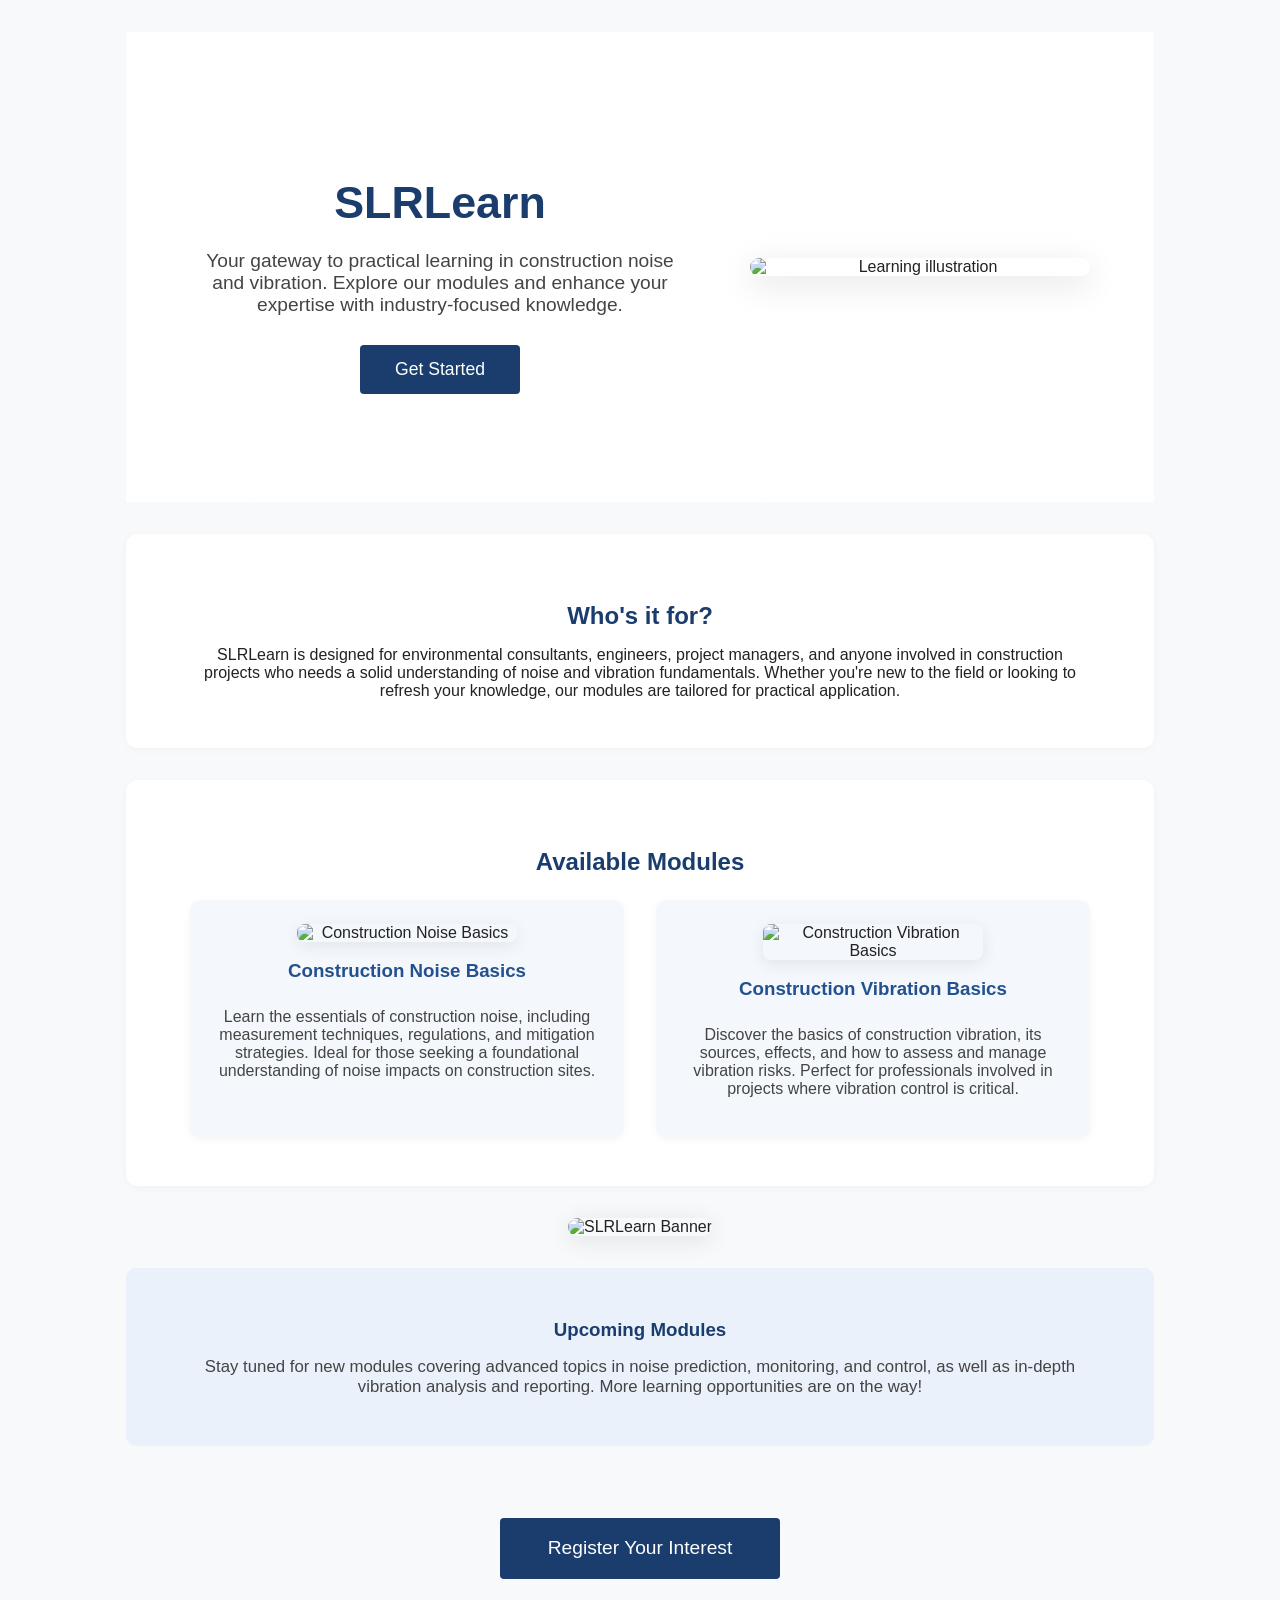
==== slrlearn/index.html @ 839ed32b "main page update3" ====
<!DOCTYPE html>
<html lang="en">
<head>
    <meta charset="UTF-8">
    <title>SLRLearn - Module Showcase</title>
    <meta name="viewport" content="width=device-width, initial-scale=1.0">
    <link rel="stylesheet" href="../assets/css/style.css">
</head>
<body class="slrlearn-body">
    <!-- Hero Section -->
    <section class="slrlearn-hero">
        <div class="slrlearn-hero-content">
            <h1>SLRLearn</h1>
            <p>Your gateway to practical learning in construction noise and vibration. Explore our modules and enhance your expertise with industry-focused knowledge.</p>
            <button class="slrlearn-cta-btn">Get Started</button>
        </div>
        <div class="slrlearn-hero-image">
            <img src="hero-image.jpg" alt="Learning illustration">
        </div>
    </section>

    <!-- Who's it for Section -->
    <section class="slrlearn-section">
        <h2>Who's it for?</h2>
        <p>
            SLRLearn is designed for environmental consultants, engineers, project managers, and anyone involved in construction projects who needs a solid understanding of noise and vibration fundamentals. Whether you're new to the field or looking to refresh your knowledge, our modules are tailored for practical application.
        </p>
    </section>

    <!-- Modules Section -->
    <section class="slrlearn-section">
        <h2>Available Modules</h2>
        <div class="slrlearn-modules-list">
            <div class="slrlearn-module-card">
                <img src="module-noise.jpg" alt="Construction Noise Basics">
                <h3>Construction Noise Basics</h3>
                <p>
                    Learn the essentials of construction noise, including measurement techniques, regulations, and mitigation strategies. Ideal for those seeking a foundational understanding of noise impacts on construction sites.
                </p>
            </div>
            <div class="slrlearn-module-card">
                <img src="module-vibration.jpg" alt="Construction Vibration Basics">
                <h3>Construction Vibration Basics</h3>
                <p>
                    Discover the basics of construction vibration, its sources, effects, and how to assess and manage vibration risks. Perfect for professionals involved in projects where vibration control is critical.
                </p>
            </div>
        </div>
    </section>

    <!-- Banner Section -->
    <div class="slrlearn-banner-section">
        <img src="banner-break.jpg" alt="SLRLearn Banner">
    </div>

    <!-- Upcoming Modules Section -->
    <section class="slrlearn-upcoming-section">
        <h3>Upcoming Modules</h3>
        <p>
            Stay tuned for new modules covering advanced topics in noise prediction, monitoring, and control, as well as in-depth vibration analysis and reporting. More learning opportunities are on the way!
        </p>
    </section>

    <!-- Bottom Call to Action -->
    <div class="slrlearn-bottom-cta">
        <button class="slrlearn-cta-btn">Register Your Interest</button>
    </div>
</body>
</html>
---- assets/css/style.css ----
body {
    font-family: Arial, sans-serif;
    margin: 0;
    padding: 0;
    background-color: #f6f6f6;
    color: #333;
}

header {
    background-color: #3C583C; /* Green 500 */
    color: white;
    padding: 2rem 1rem;
    text-align: center;
}

.h2 {
  font-size: 5rem;
}

.key-features h2 {
    margin-top: 0rem;    /* Reduce space above */
    margin-bottom: 2.5rem; /* Increase space below */
}

main {
    /*padding: 2rem 1rem;*/
}

.intro {
    max-width: 800px;
    margin: 0 auto 3rem;
    text-align: center;
}

.features {
    display: flex;
    justify-content: space-around;
    flex-wrap: wrap;
    gap: 2rem;
}

.feature-card {
    background-color: white;
    border: 1px solid #ccc;
    border-radius: 8px;
    width: 300px;
    padding: 1rem;
    box-shadow: 0 2px 5px rgba(0,0,0,0.1);
    text-align: center;
}

.feature-card img {
    max-width: 100%;
    height: auto;
    border-radius: 4px;
}

.cta {
    background-color: #667545; /* Green 400 */
    color: white;
    text-align: center;
    padding: 2rem 1rem;
    margin-top: 3rem;
}

.cta .btn {
    display: inline-block;
    margin-top: 1rem;
    padding: 0.75rem 1.5rem;
    background-color: white;
    color: #3C583C;
    text-decoration: none;
    border-radius: 4px;
    font-weight: bold;
}

.key-features {
    text-align: center;
    margin: 2rem auto;
    max-width: 1000px;
    padding: 2rem;
  }
  
  .features-grid {
    display: flex;
    justify-content: space-between;
    gap: 2rem;
    flex-wrap: wrap;
  }
  
  .feature-item {
    flex: 1;
    min-width: 250px;
    background-color: #f9f9f9;
    padding: 1.5rem;
    border-radius: 12px;
    box-shadow: 0 4px 12px rgba(0, 0, 0, 0.05);
  }

.feature-img {
    width: 100%;
    height: 180px;              /* Set your desired height */
    object-fit: cover;          /* Crop to fill the box */
    object-position: top;       /* Crop from the top */
    border-radius: 4px;
    display: block;
}

  .hero {
    background-size: cover;
    background-position: center;
    background-repeat: no-repeat;
    height: 90vh;
    color: white;
    display: flex;
    align-items: center;
    justify-content: center;
    text-align: center;
    position: relative;
  }
  
  .hero-bg {
    position: absolute;
    top: 0; left: 0; width: 100%; height: 100%;
    object-fit: cover;
    z-index: 0;
    pointer-events: none;
    user-select: none;
}
  
  .hero::before {
    content: '';
    position: absolute;
    top: 0; left: 0; right: 0; bottom: 0;
    background: rgba(0, 0, 0, 0.5); /* dark overlay for contrast */
    z-index: 1;
  }
  
  .hero-content {
    position: relative;
    z-index: 2;
    padding: 2rem;
  }
  
  .hero h1 {
    font-size: 5rem;
    margin-bottom: 2rem;
  }
  
  .hero p {
    font-size: 1.5rem;
    max-width: 600px;
    margin: 0 auto;
  }

.bannerimage {
    width: 100%;
    max-width: 100%;
    height: 320px; /* adjust as needed for 'air' */
    overflow: hidden;
    display: flex;
    align-items: center;
    justify-content: center;
    position: relative;
}

.bannerimage img {
    width: 100%;
    height: 100%;
    object-fit: cover;
    display: block;
}

section {
    margin: 2rem auto;
    padding: 2rem;
    width: 80%;
    max-width: 900px;
    text-align: center;
  }

.who-for-container {
  display: flex;
  justify-content: center;
  align-items: center;
  gap: 2rem;
  width: 100%;
  max-width: 900px;
  margin: 0 auto;
}

.who-for-text {
  flex: 1;
  text-align: center;
  display: flex;
  flex-direction: column;
  align-items: center;
  justify-content: center;
}

.who-for-image {
  flex: 1;
  display: flex;
  align-items: center;
  justify-content: center;
}

.who-for-image img {
  max-width: 100%;
  max-height: 300px;
  object-fit: contain;
  border-radius: 8px;
}

/* Responsive for mobile */
@media (max-width: 700px) {
  .who-for-container {
    flex-direction: column;
  }
  .who-for-image img {
    max-height: 200px;
  }
}

footer {
    background-color: #333;
    color: white;
    text-align: center;
    padding: 1rem;
    font-size: 0.9rem;
}

.bannerimage.banner-learnmore {
    position: relative;
    height: 320px;
    display: flex;
    align-items: center;
    justify-content: center;
    overflow: hidden;
}

.bannerimage.banner-learnmore img {
    width: 100%;
    height: 100%;
    object-fit: cover;
    display: block;
}

.banner-learnmore-content {
    position: absolute;
    top: 0; left: 0; right: 0; bottom: 0;
    display: flex;
    flex-direction: column;
    align-items: center;
    justify-content: center;
    color: #fff;
    background: rgba(0,0,0,0.45);
    z-index: 2;
    text-align: center;
    padding: 2rem;
}

.products {
  display: flex;
  gap: 2rem;
  justify-content: center;
  align-items: stretch;
  margin: 3rem auto;
  max-width: 1200px;
  flex-wrap: wrap;
}

.product-card {
  position: relative;
  display: flex;
  flex-direction: column;
  justify-content: flex-end;
  width: 100%;
  max-width: 500px;
  min-width: 260px;
  aspect-ratio: 16/9;
  border-radius: 16px;
  overflow: hidden;
  text-decoration: none;
  color: #111;
  box-shadow: 0 2px 12px rgba(0,0,0,0.07), 0 1.5px 4px rgba(0,0,0,0.03);
  transition: box-shadow 0.2s, transform 0.2s;
  margin: 0.5rem;
  background: #f8f8f8;
}

.product-card-bg {
  position: absolute;
  inset: 0;
  background-size: cover;
  background-position: center;
  opacity: 0.18;
  z-index: 1;
}

.product-card-content {
  position: relative;
  z-index: 2;
  padding: 2rem;
  text-align: center;
}

.product-card h2 {
  margin: 0 0 0.7rem 0;
  color: #111;
  text-decoration: none;  
  font-size: 2rem;
  font-weight: 700;
  letter-spacing: 0.01em;
}

.product-card p {
  margin: 0;
  color: #111;
  text-decoration: none;  
  font-size: 1.1rem;
  line-height: 1.5;
}

.product-card:hover {
  box-shadow: 0 6px 24px rgba(0,0,0,0.12), 0 3px 8px rgba(0,0,0,0.06);
  transform: translateY(-4px) scale(1.02);
}

.product-card:hover .product-card-bg {
  opacity: 0.28;
  filter: blur(1px);
}

/* Remove link styles on hover/focus */
.product-card:focus,
.product-card:active,
.product-card:hover {
  outline: none;
  text-decoration: none;
}

/* --- SLRLearn Page Styles --- */
.slrlearn-body {
    background: #f8f9fa;
    color: #222;
    font-family: 'Segoe UI', Arial, sans-serif;
    margin: 0;
}
.slrlearn-hero {
    position: relative;
    display: flex;
    align-items: center;
    justify-content: space-between;
    padding: 60px 5% 60px 5%;
    background: linear-gradient(rgba(255,255,255,0.95), rgba(255,255,255,0.95)), url('../slrlearn/hero-bg.jpg') center/cover no-repeat;
    min-height: 350px;
    overflow: hidden;
}
.slrlearn-hero-content {
    max-width: 500px;
    z-index: 2;
}
.slrlearn-hero h1 {
    font-size: 2.8rem;
    margin-bottom: 0.5em;
    color: #1a3d6d;
}
.slrlearn-hero p {
    font-size: 1.2rem;
    margin-bottom: 1.5em;
    color: #444;
}
.slrlearn-hero .slrlearn-cta-btn {
    background: #1a3d6d;
    color: #fff;
    padding: 0.8em 2em;
    border: none;
    border-radius: 4px;
    font-size: 1.1rem;
    cursor: pointer;
    transition: background 0.2s;
}
.slrlearn-hero .slrlearn-cta-btn:hover {
    background: #23508e;
}
.slrlearn-hero-image {
    flex: 1;
    display: flex;
    justify-content: flex-end;
    align-items: center;
    z-index: 2;
}
.slrlearn-hero-image img {
    max-width: 340px;
    width: 100%;
    border-radius: 12px;
    box-shadow: 0 8px 32px rgba(0,0,0,0.12);
}
.slrlearn-section {
    padding: 48px 5% 32px 5%;
    background: #fff;
    margin-bottom: 24px;
    border-radius: 12px;
    box-shadow: 0 2px 8px rgba(0,0,0,0.03);
}
.slrlearn-section h2 {
    color: #1a3d6d;
    margin-bottom: 0.5em;
}
.slrlearn-modules-list {
    display: flex;
    gap: 32px;
    flex-wrap: wrap;
    margin-top: 24px;
}
.slrlearn-module-card {
    background: #f4f7fb;
    border-radius: 10px;
    box-shadow: 0 2px 8px rgba(0,0,0,0.04);
    flex: 1 1 320px;
    min-width: 280px;
    max-width: 400px;
    display: flex;
    flex-direction: column;
    align-items: center;
    padding: 24px;
    margin-bottom: 16px;
}
.slrlearn-module-card img {
    width: 100%;
    max-width: 220px;
    border-radius: 8px;
    margin-bottom: 18px;
    box-shadow: 0 4px 16px rgba(0,0,0,0.08);
}
.slrlearn-module-card h3 {
    margin: 0 0 10px 0;
    color: #23508e;
}
.slrlearn-module-card p {
    color: #444;
    font-size: 1rem;
    text-align: center;
}
.slrlearn-banner-section {
    width: 100%;
    margin: 32px 0;
    text-align: center;
}
.slrlearn-banner-section img {
    width: 90%;
    max-width: 900px;
    border-radius: 10px;
    box-shadow: 0 4px 24px rgba(0,0,0,0.10);
}
.slrlearn-upcoming-section {
    padding: 32px 5%;
    background: #eaf1fa;
    border-radius: 10px;
    margin-bottom: 32px;
    text-align: center;
}
.slrlearn-upcoming-section h3 {
    color: #1a3d6d;
    margin-bottom: 0.5em;
}
.slrlearn-upcoming-section p {
    color: #444;
    font-size: 1.05rem;
}
.slrlearn-bottom-cta {
    display: flex;
    justify-content: center;
    padding: 40px 0 60px 0;
}
.slrlearn-bottom-cta .slrlearn-cta-btn {
    background: #1a3d6d;
    color: #fff;
    padding: 1em 2.5em;
    border: none;
    border-radius: 4px;
    font-size: 1.2rem;
    cursor: pointer;
    transition: background 0.2s;
}
.slrlearn-bottom-cta .slrlearn-cta-btn:hover {
    background: #23508e;
}
@media (max-width: 900px) {
  .products {
    flex-direction: column;
    align-items: center;
  }
  .product-card {
    max-width: 95vw;
    width: 100%;
  }
}
@media (max-width: 900px) {
    .slrlearn-hero {
        flex-direction: column;
        text-align: center;
        padding: 40px 5%;
    }
    .slrlearn-hero-image {
        justify-content: center;
        margin-top: 24px;
    }
    .slrlearn-modules-list {
        flex-direction: column;
        gap: 0;
    }
}
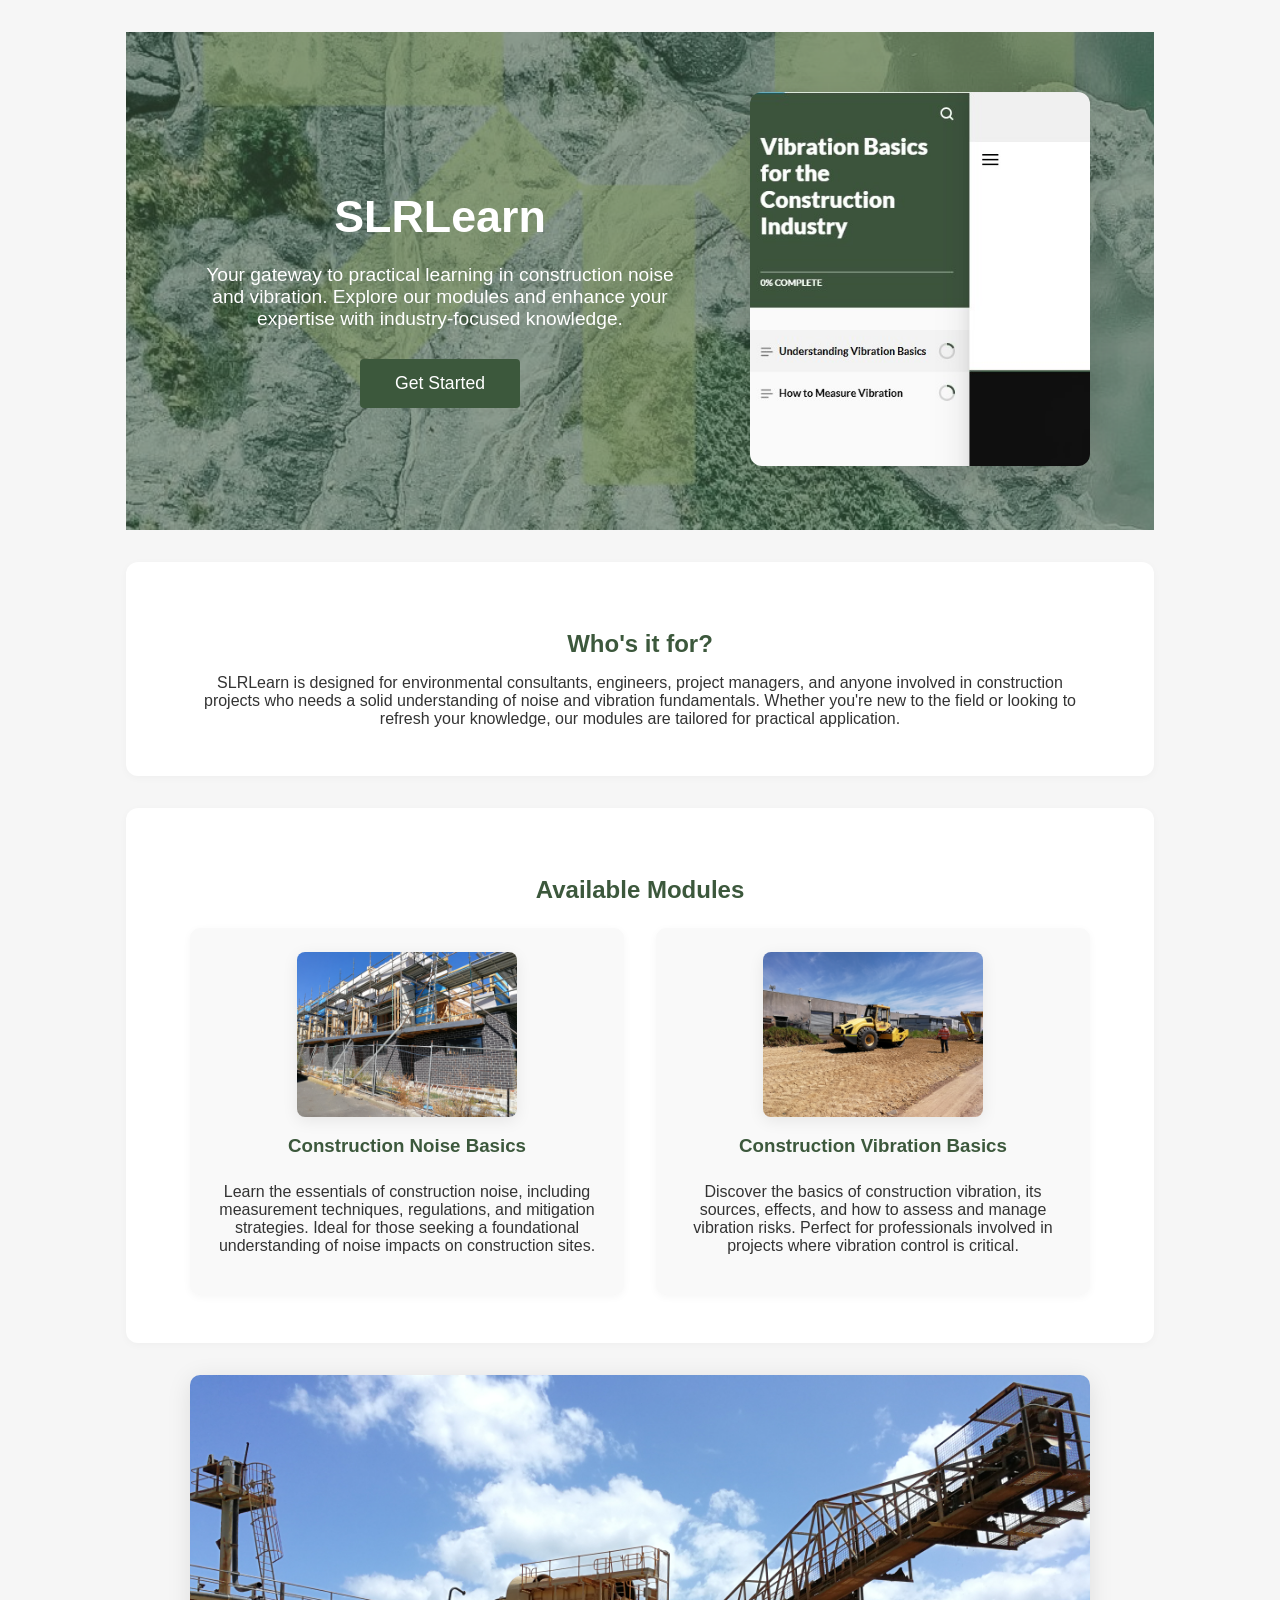
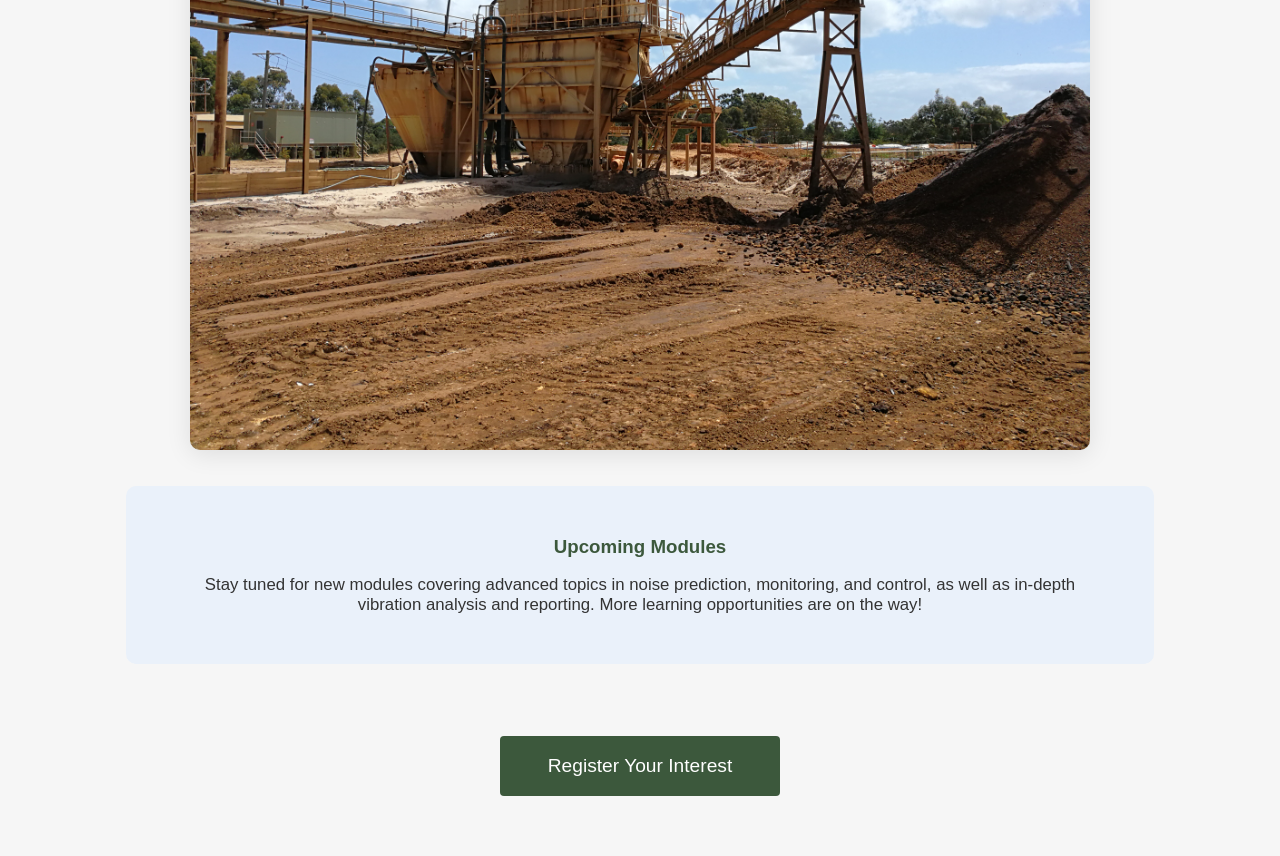
==== commit 4095a35f: "main page update4" ====
--- a/slrlearn/index.html
+++ b/slrlearn/index.html
@@ -9,13 +9,14 @@
 <body class="slrlearn-body">
     <!-- Hero Section -->
     <section class="slrlearn-hero">
+        <img class="slrlearn-hero-bg" src="../assets/images/slrlearn-hero-bg.jpg" alt="" aria-hidden="true">
         <div class="slrlearn-hero-content">
             <h1>SLRLearn</h1>
             <p>Your gateway to practical learning in construction noise and vibration. Explore our modules and enhance your expertise with industry-focused knowledge.</p>
-            <button class="slrlearn-cta-btn">Get Started</button>
+            <a class="slrlearn-cta-btn" href="https://slrconsulting.com" target="_blank" rel="noopener">Get Started</a>
         </div>
         <div class="slrlearn-hero-image">
-            <img src="hero-image.jpg" alt="Learning illustration">
+            <img src="../assets/images/slrlearn-hero-img.jpg" alt="Learning illustration">
         </div>
     </section>
 
@@ -32,14 +33,14 @@
         <h2>Available Modules</h2>
         <div class="slrlearn-modules-list">
             <div class="slrlearn-module-card">
-                <img src="module-noise.jpg" alt="Construction Noise Basics">
+                <img src="../assets/images/building1.jpg" alt="Construction Noise Basics">
                 <h3>Construction Noise Basics</h3>
                 <p>
                     Learn the essentials of construction noise, including measurement techniques, regulations, and mitigation strategies. Ideal for those seeking a foundational understanding of noise impacts on construction sites.
                 </p>
             </div>
             <div class="slrlearn-module-card">
-                <img src="module-vibration.jpg" alt="Construction Vibration Basics">
+                <img src="../assets/images/construction5.jpg" alt="Construction Vibration Basics">
                 <h3>Construction Vibration Basics</h3>
                 <p>
                     Discover the basics of construction vibration, its sources, effects, and how to assess and manage vibration risks. Perfect for professionals involved in projects where vibration control is critical.
@@ -50,7 +51,7 @@
 
     <!-- Banner Section -->
     <div class="slrlearn-banner-section">
-        <img src="banner-break.jpg" alt="SLRLearn Banner">
+        <img src="../assets/images/mine2.jpg" alt="SLRLearn Banner">
     </div>
 
     <!-- Upcoming Modules Section -->
@@ -63,7 +64,7 @@
 
     <!-- Bottom Call to Action -->
     <div class="slrlearn-bottom-cta">
-        <button class="slrlearn-cta-btn">Register Your Interest</button>
+        <a class="slrlearn-cta-btn" href="https://slrconsulting.com" target="_blank" rel="noopener">Register Your Interest</a>
     </div>
 </body>
 </html>
--- a/assets/css/style.css
+++ b/assets/css/style.css
@@ -126,6 +126,8 @@
     z-index: 0;
     pointer-events: none;
     user-select: none;
+    /* Optional: add a white overlay for readability */
+    background: linear-gradient(rgba(255,255,255,0.95), rgba(255,255,255,0.95));
 }
   
   .hero::before {
@@ -340,10 +342,10 @@
   text-decoration: none;
 }
 
-/* --- SLRLearn Page Styles --- */
+/* --- SLRLearn Page Styles (Unified Colour Scheme) --- */
 .slrlearn-body {
-    background: #f8f9fa;
-    color: #222;
+    background: #f6f6f6;
+    color: #333;
     font-family: 'Segoe UI', Arial, sans-serif;
     margin: 0;
 }
@@ -353,26 +355,46 @@
     align-items: center;
     justify-content: space-between;
     padding: 60px 5% 60px 5%;
-    background: linear-gradient(rgba(255,255,255,0.95), rgba(255,255,255,0.95)), url('../slrlearn/hero-bg.jpg') center/cover no-repeat;
     min-height: 350px;
     overflow: hidden;
+    background: none; /* Remove background image/gradient */
+}
+.slrlearn-hero-bg {
+    position: absolute;
+    top: 0; left: 0; width: 100%; height: 100%;
+    object-fit: cover;
+    z-index: 0;
+    pointer-events: none;
+    user-select: none;
+    /* Optional: subtle overlay for readability */
+}
+.slrlearn-hero::before {
+    content: '';
+    position: absolute;
+    top: 0; left: 0; right: 0; bottom: 0;
+    background: rgba(60, 88, 60, 0.55); /* green overlay for contrast */
+    z-index: 1;
+}
+.slrlearn-hero-content,
+.slrlearn-hero-image {
+    position: relative;
+    z-index: 2;
 }
 .slrlearn-hero-content {
     max-width: 500px;
-    z-index: 2;
 }
 .slrlearn-hero h1 {
     font-size: 2.8rem;
     margin-bottom: 0.5em;
-    color: #1a3d6d;
+    color: #fff;
 }
 .slrlearn-hero p {
     font-size: 1.2rem;
     margin-bottom: 1.5em;
-    color: #444;
-}
-.slrlearn-hero .slrlearn-cta-btn {
-    background: #1a3d6d;
+    color: #fff;
+}
+.slrlearn-cta-btn {
+    background: #3C583C;
     color: #fff;
     padding: 0.8em 2em;
     border: none;
@@ -380,16 +402,12 @@
     font-size: 1.1rem;
     cursor: pointer;
     transition: background 0.2s;
-}
-.slrlearn-hero .slrlearn-cta-btn:hover {
-    background: #23508e;
-}
-.slrlearn-hero-image {
-    flex: 1;
-    display: flex;
-    justify-content: flex-end;
-    align-items: center;
-    z-index: 2;
+    display: inline-block;
+    text-decoration: none;
+    text-align: center;
+}
+.slrlearn-cta-btn:hover {
+    background: #667545;
 }
 .slrlearn-hero-image img {
     max-width: 340px;
@@ -405,7 +423,7 @@
     box-shadow: 0 2px 8px rgba(0,0,0,0.03);
 }
 .slrlearn-section h2 {
-    color: #1a3d6d;
+    color: #3C583C;
     margin-bottom: 0.5em;
 }
 .slrlearn-modules-list {
@@ -415,7 +433,7 @@
     margin-top: 24px;
 }
 .slrlearn-module-card {
-    background: #f4f7fb;
+    background: #f9f9f9;
     border-radius: 10px;
     box-shadow: 0 2px 8px rgba(0,0,0,0.04);
     flex: 1 1 320px;
@@ -436,10 +454,10 @@
 }
 .slrlearn-module-card h3 {
     margin: 0 0 10px 0;
-    color: #23508e;
+    color: #3C583C;
 }
 .slrlearn-module-card p {
-    color: #444;
+    color: #333;
     font-size: 1rem;
     text-align: center;
 }
@@ -462,11 +480,11 @@
     text-align: center;
 }
 .slrlearn-upcoming-section h3 {
-    color: #1a3d6d;
+    color: #3C583C;
     margin-bottom: 0.5em;
 }
 .slrlearn-upcoming-section p {
-    color: #444;
+    color: #333;
     font-size: 1.05rem;
 }
 .slrlearn-bottom-cta {
@@ -475,7 +493,7 @@
     padding: 40px 0 60px 0;
 }
 .slrlearn-bottom-cta .slrlearn-cta-btn {
-    background: #1a3d6d;
+    background: #3C583C;
     color: #fff;
     padding: 1em 2.5em;
     border: none;
@@ -485,17 +503,7 @@
     transition: background 0.2s;
 }
 .slrlearn-bottom-cta .slrlearn-cta-btn:hover {
-    background: #23508e;
-}
-@media (max-width: 900px) {
-  .products {
-    flex-direction: column;
-    align-items: center;
-  }
-  .product-card {
-    max-width: 95vw;
-    width: 100%;
-  }
+    background: #667545;
 }
 @media (max-width: 900px) {
     .slrlearn-hero {
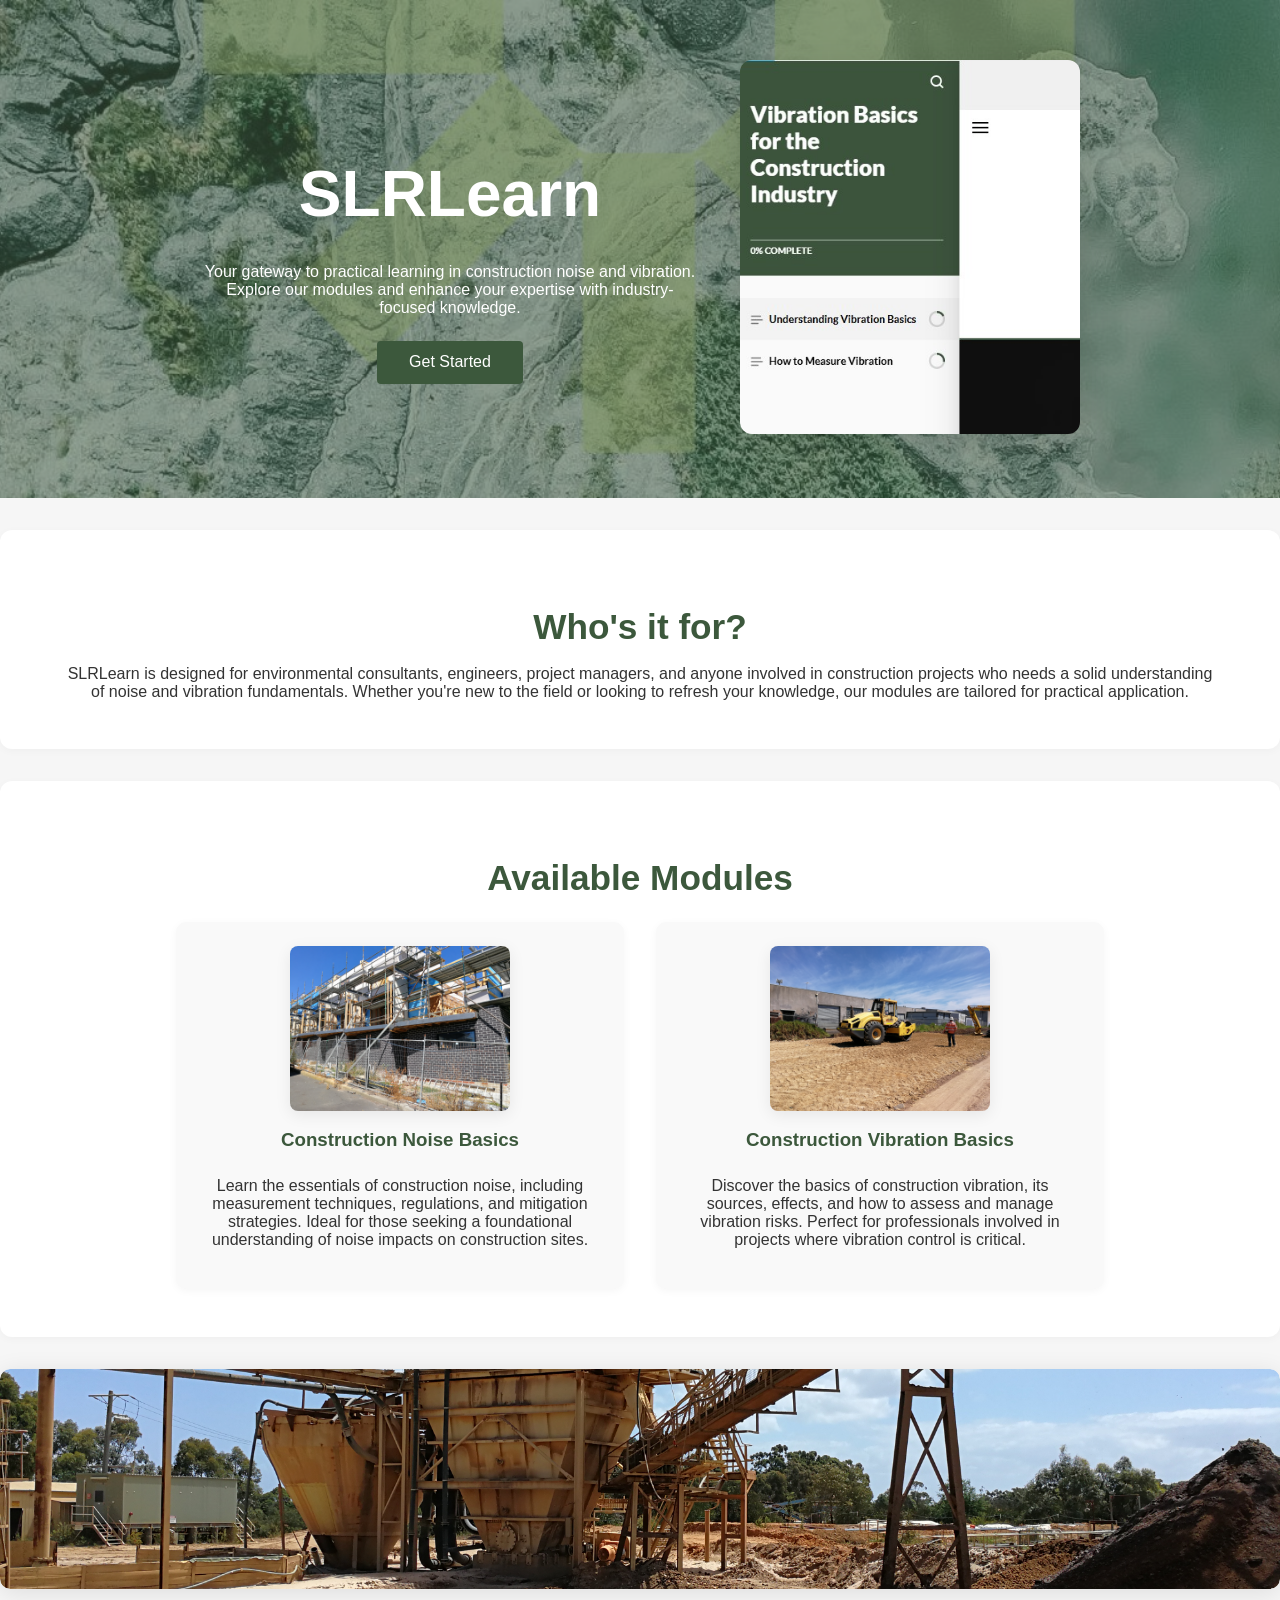
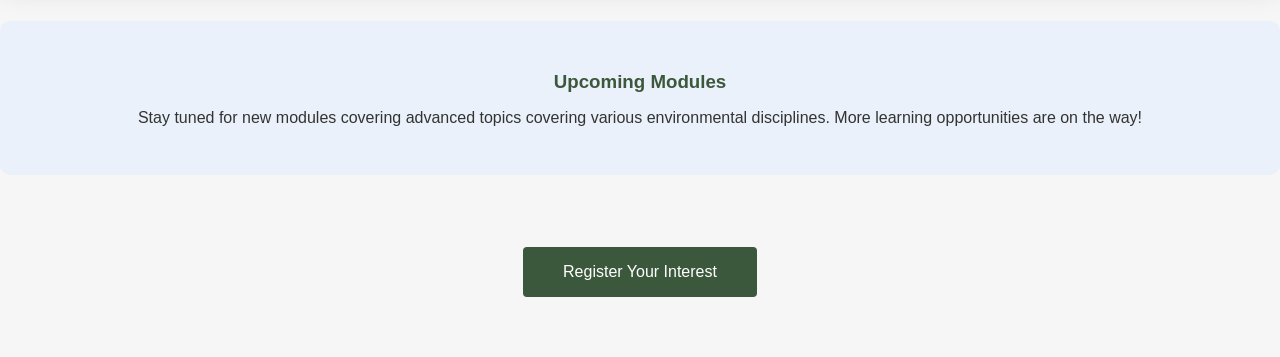
==== commit 8464a6f5: "slrlearn header" ====
--- a/slrlearn/index.html
+++ b/slrlearn/index.html
@@ -8,7 +8,7 @@
 </head>
 <body class="slrlearn-body">
     <!-- Hero Section -->
-    <section class="slrlearn-hero">
+    <header class="slrlearn-hero">
         <img class="slrlearn-hero-bg" src="../assets/images/slrlearn-hero-bg.jpg" alt="" aria-hidden="true">
         <div class="slrlearn-hero-content">
             <h1>SLRLearn</h1>
@@ -18,7 +18,7 @@
         <div class="slrlearn-hero-image">
             <img src="../assets/images/slrlearn-hero-img.jpg" alt="Learning illustration">
         </div>
-    </section>
+    </header>
 
     <!-- Who's it for Section -->
     <section class="slrlearn-section">
@@ -58,7 +58,7 @@
     <section class="slrlearn-upcoming-section">
         <h3>Upcoming Modules</h3>
         <p>
-            Stay tuned for new modules covering advanced topics in noise prediction, monitoring, and control, as well as in-depth vibration analysis and reporting. More learning opportunities are on the way!
+            Stay tuned for new modules covering advanced topics covering various environmental disciplines. More learning opportunities are on the way!
         </p>
     </section>
 
--- a/assets/css/style.css
+++ b/assets/css/style.css
@@ -13,8 +13,19 @@
     text-align: center;
 }
 
-.h2 {
-  font-size: 5rem;
+video {
+  display: block;
+  margin: 2rem auto;
+  max-width: 100%;
+  height: auto;
+}
+
+h1 {
+  font-size: 4rem;
+}
+
+h2 {
+  font-size: 2.2rem;
 }
 
 .key-features h2 {
@@ -145,16 +156,9 @@
   }
   
   .hero h1 {
-    font-size: 5rem;
     margin-bottom: 2rem;
   }
   
-  .hero p {
-    font-size: 1.5rem;
-    max-width: 600px;
-    margin: 0 auto;
-  }
-
 .bannerimage {
     width: 100%;
     max-width: 100%;
@@ -176,8 +180,8 @@
 section {
     margin: 2rem auto;
     padding: 2rem;
-    width: 80%;
-    max-width: 900px;
+    /* width: 80%; */
+    /* max-width: 900px; */
     text-align: center;
   }
 
@@ -214,15 +218,6 @@
   border-radius: 8px;
 }
 
-/* Responsive for mobile */
-@media (max-width: 700px) {
-  .who-for-container {
-    flex-direction: column;
-  }
-  .who-for-image img {
-    max-height: 200px;
-  }
-}
 
 footer {
     background-color: #333;
@@ -256,10 +251,16 @@
     align-items: center;
     justify-content: center;
     color: #fff;
-    background: rgba(0,0,0,0.45);
+    background: rgba(0, 0, 0, 0.541);
     z-index: 2;
     text-align: center;
     padding: 2rem;
+}
+
+.banner-learnmore-content a {
+    color: #d6f91d; /* or your preferred color */
+    text-decoration: underline;
+    font-weight: 500;
 }
 
 .products {
@@ -267,7 +268,7 @@
   gap: 2rem;
   justify-content: center;
   align-items: stretch;
-  margin: 3rem auto;
+  margin: 2rem auto;
   max-width: 1200px;
   flex-wrap: wrap;
 }
@@ -276,7 +277,7 @@
   position: relative;
   display: flex;
   flex-direction: column;
-  justify-content: flex-end;
+  justify-content: center;
   width: 100%;
   max-width: 500px;
   min-width: 260px;
@@ -311,7 +312,6 @@
   margin: 0 0 0.7rem 0;
   color: #111;
   text-decoration: none;  
-  font-size: 2rem;
   font-weight: 700;
   letter-spacing: 0.01em;
 }
@@ -353,8 +353,9 @@
     position: relative;
     display: flex;
     align-items: center;
-    justify-content: space-between;
-    padding: 60px 5% 60px 5%;
+    justify-content: center; /* center both items */
+    gap: 2.5rem;             /* add a gap between text and image */
+    padding: 60px 2rem;      /* reduce horizontal padding */
     min-height: 350px;
     overflow: hidden;
     background: none; /* Remove background image/gradient */
@@ -384,12 +385,11 @@
     max-width: 500px;
 }
 .slrlearn-hero h1 {
-    font-size: 2.8rem;
+    
     margin-bottom: 0.5em;
     color: #fff;
 }
 .slrlearn-hero p {
-    font-size: 1.2rem;
     margin-bottom: 1.5em;
     color: #fff;
 }
@@ -399,7 +399,6 @@
     padding: 0.8em 2em;
     border: none;
     border-radius: 4px;
-    font-size: 1.1rem;
     cursor: pointer;
     transition: background 0.2s;
     display: inline-block;
@@ -431,6 +430,7 @@
     gap: 32px;
     flex-wrap: wrap;
     margin-top: 24px;
+    justify-content: center
 }
 .slrlearn-module-card {
     background: #f9f9f9;
@@ -444,7 +444,10 @@
     align-items: center;
     padding: 24px;
     margin-bottom: 16px;
-}
+    width: 100%;
+    text-align: center;
+}
+
 .slrlearn-module-card img {
     width: 100%;
     max-width: 220px;
@@ -458,19 +461,26 @@
 }
 .slrlearn-module-card p {
     color: #333;
-    font-size: 1rem;
     text-align: center;
 }
 .slrlearn-banner-section {
     width: 100%;
     margin: 32px 0;
     text-align: center;
-}
-.slrlearn-banner-section img {
-    width: 90%;
-    max-width: 900px;
+    height: 220px; /* Set your desired banner height */
+    overflow: hidden;
+    position: relative;
     border-radius: 10px;
     box-shadow: 0 4px 24px rgba(0,0,0,0.10);
+}
+
+.slrlearn-banner-section img {
+    width: 100%;
+    height: 100%;
+    object-fit: cover;
+    object-position: center;
+    border-radius: 10px;
+    display: block;
 }
 .slrlearn-upcoming-section {
     padding: 32px 5%;
@@ -485,7 +495,6 @@
 }
 .slrlearn-upcoming-section p {
     color: #333;
-    font-size: 1.05rem;
 }
 .slrlearn-bottom-cta {
     display: flex;
@@ -498,14 +507,69 @@
     padding: 1em 2.5em;
     border: none;
     border-radius: 4px;
-    font-size: 1.2rem;
     cursor: pointer;
     transition: background 0.2s;
 }
 .slrlearn-bottom-cta .slrlearn-cta-btn:hover {
     background: #667545;
 }
+
+
+
 @media (max-width: 900px) {
+    .who-for-container {
+    flex-direction: column;
+  }
+  .who-for-image img {
+    max-height: 200px;
+  }
+
+    .features-grid {
+    flex-direction: column;
+    gap: 1.2rem;
+  }
+  .feature-item {
+    min-width: 0;
+    width: 100%;
+    padding: 1.2rem;
+  }
+
+  .slrlearn-modules-list {
+    flex-direction: column;
+    gap: 1rem;
+  }
+  .slrlearn-module-card {
+    min-width: 0;
+    width: 100%;
+    padding: 1.2rem;
+  }
+
+  .slrlearn-bottom-cta .slrlearn-cta-btn {
+    padding: 1.2em 2em;
+    width: 90vw;
+    max-width: 350px;
+  }
+    .slrlearn-hero {
+    margin: 0 !important;
+    padding: 32px 2vw;
+  }
+  
+  .products {
+    flex-direction: column;
+    align-items: center;
+    gap: 1.5rem;
+  }
+  .product-card {
+    max-width: 98vw;
+    min-width: 0;
+    width: 100%;
+    margin: 0 auto;
+    aspect-ratio: 16/9;
+    padding: 0.5rem;
+  }
+  .product-card-content {
+    padding: 1.2rem;
+  }
     .slrlearn-hero {
         flex-direction: column;
         text-align: center;
